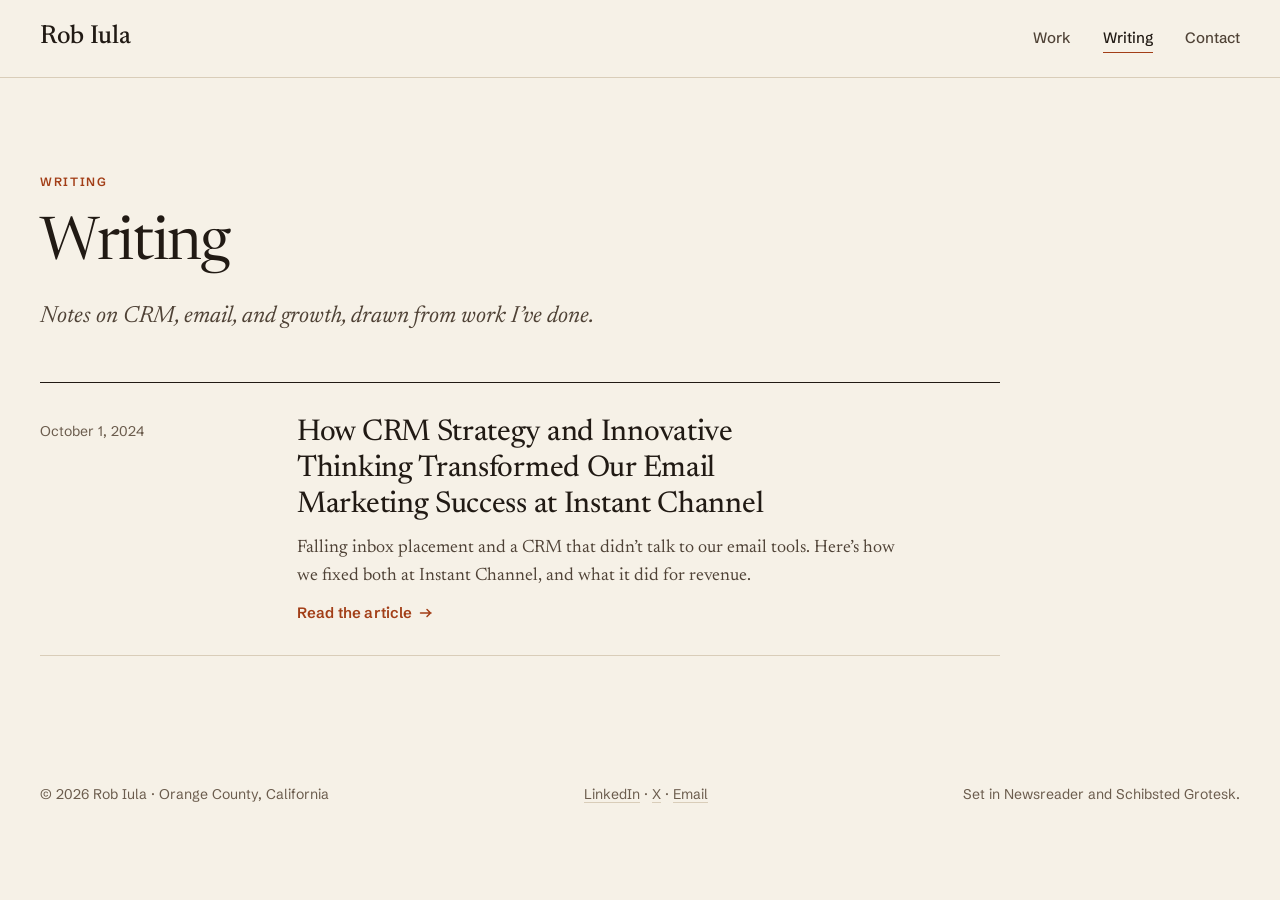
==== articles/index.html @ 707fb576 "Launch the new robiu.la Personal-brand redesign: home page, writing index, the Instant Channel artic" ====
<!doctype html>
<html lang="en">
<head>
<meta charset="utf-8">
<meta name="viewport" content="width=device-width, initial-scale=1, viewport-fit=cover">
<title>Writing · Rob Iula</title>
<meta name="description" content="Notes on CRM, email, and growth from Rob Iula.">
<link rel="canonical" href="https://robiu.la/articles">
<meta name="color-scheme" content="light dark">
<meta name="theme-color" content="#f6f1e7" media="(prefers-color-scheme: light)">
<meta name="theme-color" content="#191411" media="(prefers-color-scheme: dark)">
<link rel="icon" href="/favicon.ico" sizes="32x32">
<link rel="icon" href="/favicon.svg" type="image/svg+xml">
<link rel="apple-touch-icon" href="/apple-touch-icon.png">
<link rel="preload" href="/assets/fonts/newsreader-roman.woff2" as="font" type="font/woff2" crossorigin>
<link rel="preload" href="/assets/fonts/schibsted-grotesk.woff2" as="font" type="font/woff2" crossorigin>
<link rel="stylesheet" href="/assets/site.css">
<meta property="og:site_name" content="Rob Iula">
<meta property="og:type" content="website">
<meta property="og:title" content="Writing · Rob Iula">
<meta property="og:description" content="Notes on CRM, email, and growth from Rob Iula.">
<meta property="og:url" content="https://robiu.la/articles">
<meta property="og:image" content="https://robiu.la/assets/img/og.jpg">
<meta property="og:image:width" content="1200">
<meta property="og:image:height" content="630">
<meta property="og:image:alt" content="Rob Iula. Growth operator for mortgage and SaaS.">
<meta name="twitter:card" content="summary_large_image">
<meta name="twitter:creator" content="@deliveROBility">
<script type="application/ld+json">{"@context": "https://schema.org", "@type": "Person", "name": "Rob Iula", "url": "https://robiu.la/", "image": "https://robiu.la/assets/img/rob-iula.jpg", "jobTitle": "Head of Growth", "worksFor": {"@type": "Organization", "name": "Cindie.ai", "url": "https://cindie.ai"}, "homeLocation": {"@type": "Place", "name": "Orange County, California"}, "knowsAbout": ["Growth marketing", "Lifecycle marketing", "CRM", "Email deliverability", "Mortgage", "SaaS"], "sameAs": ["https://www.linkedin.com/in/riula", "https://x.com/deliveROBility"]}</script>
</head>
<body>
<a class="skip-link" href="#main">Skip to content</a>
<header class="masthead">
  <div class="frame masthead__inner">
    <a class="wordmark" href="/">Rob Iula</a>
    <nav class="nav" aria-label="Main">
      <a href="/#work">Work</a>
      <a href="/articles" aria-current="page">Writing</a>
      <a href="/#contact">Contact</a>
    </nav>
  </div>
</header>
<main id="main">
  <header class="article-header">
    <div class="frame">
      <div class="article-header__inner">
        <p class="kicker">Writing</p>
        <h1 class="article-title">Writing</h1>
        <p class="article-dek">Notes on CRM, email, and growth, drawn from work I&rsquo;ve done.</p>
      </div>
    </div>
  </header>
  <div class="frame" style="padding-bottom: var(--space-9)">
    <ul class="post-list">
      <li>
        <a class="post-row" href="/articles/crm-strategy-instant-channel">
          <p class="post-row__date"><time datetime="2024-10-01">October 1, 2024</time></p>
          <div class="post-row__main">
            <h2 class="post-row__title">How CRM Strategy and Innovative Thinking Transformed Our Email Marketing Success at Instant Channel</h2>
            <p class="post-row__dek">Falling inbox placement and a CRM that didn’t talk to our email tools. Here’s how we fixed both at Instant Channel, and what it did for revenue.</p>
            <span class="text-link">Read the article <svg class="icon icon--next" viewBox="0 0 16 16" aria-hidden="true" focusable="false"><path d="M2.5 8h10.5M9 4.5 12.5 8 9 11.5" fill="none" stroke="currentColor" stroke-width="1.5" stroke-linecap="round" stroke-linejoin="round"/></svg></span>
          </div>
        </a>
      </li>
    </ul>
  </div>
</main>
<footer class="footer">
  <div class="frame footer__inner">
    <p>&copy; 2026 Rob Iula &middot; Orange County, California</p>
    <p><a href="https://www.linkedin.com/in/riula" rel="me noopener">LinkedIn</a> &middot; <a href="https://x.com/deliveROBility" rel="me noopener">X</a> &middot; <a href="mailto:robert.iula@gmail.com">Email</a></p>
    <p>Set in Newsreader and Schibsted Grotesk.</p>
  </div>
</footer>
</body>
</html>
---- assets/site.css ----
/* robiu.la · generated from tokens.json, base.css and components.css */
@font-face {
  font-family: "Newsreader";
  src: url("/assets/fonts/newsreader-roman.woff2") format("woff2");
  font-weight: 200 800;
  font-style: normal;
  font-display: swap;
}
@font-face {
  font-family: "Newsreader";
  src: url("/assets/fonts/newsreader-italic.woff2") format("woff2");
  font-weight: 200 800;
  font-style: italic;
  font-display: swap;
}
@font-face {
  font-family: "Schibsted Grotesk";
  src: url("/assets/fonts/schibsted-grotesk.woff2") format("woff2");
  font-weight: 400 900;
  font-style: normal;
  font-display: swap;
}
:root {
  --paper: #f6f1e7;
  --paper-raised: #fbf8f2;
  --paper-deep: #ece3d4;
  --ink: #211a14;
  --ink-soft: #4f4236;
  --ink-muted: #6b5c4d;
  --rule: #d9cdb9;
  --rust: #a23e17;
  --rust-strong: #7e2e10;
  --rust-soft: #f1dcc8;
  --on-rust: #fff8f0;
  --inverse: #211a14;
  --on-inverse: #f2eadf;
  --on-inverse-muted: #b8a996;
  --rust-on-inverse: #ef9a6e;
  --shadow-card: 0 1px 0 #211a1414, 0 18px 40px -18px #211a1459;
  --focus-ring: 0 0 0 2px #f6f1e7, 0 0 0 4px #a23e17;
  --space-1: 4px;
  --space-2: 8px;
  --space-3: 12px;
  --space-4: 16px;
  --space-5: 24px;
  --space-6: 32px;
  --space-7: 48px;
  --space-8: 64px;
  --space-9: 96px;
  --space-10: 144px;
  --radius-none: 0;
  --radius-sm: 3px;
  --radius-full: 9999px;
  --page: 1200px;
  --measure: 680px;
  --gutter: 32px;
  --label-column: 25%;
  --font-serif: "Newsreader", Georgia, "Times New Roman", serif;
  --font-sans: "Schibsted Grotesk", ui-sans-serif, system-ui, -apple-system, "Segoe UI", sans-serif;
  color-scheme: light;
}
@media (prefers-color-scheme: dark) {
  :root:not([data-theme="light"]) {
    --paper: #191411;
    --paper-raised: #221c17;
    --paper-deep: #2a231d;
    --ink: #f2eadf;
    --ink-soft: #d2c4b3;
    --ink-muted: #ab9b88;
    --rule: #3d342b;
    --rust: #e58b5d;
    --rust-strong: #f3a983;
    --rust-soft: #3e2518;
    --on-rust: #191411;
    --inverse: #0f0c0a;
    --on-inverse-muted: #a89884;
    --rust-on-inverse: #e58b5d;
    --shadow-card: 0 18px 40px -18px #000000cc;
    --focus-ring: 0 0 0 2px #191411, 0 0 0 4px #e58b5d;
    color-scheme: dark;
  }
}
:root[data-theme="dark"] {
  --paper: #191411;
  --paper-raised: #221c17;
  --paper-deep: #2a231d;
  --ink: #f2eadf;
  --ink-soft: #d2c4b3;
  --ink-muted: #ab9b88;
  --rule: #3d342b;
  --rust: #e58b5d;
  --rust-strong: #f3a983;
  --rust-soft: #3e2518;
  --on-rust: #191411;
  --inverse: #0f0c0a;
  --on-inverse-muted: #a89884;
  --rust-on-inverse: #e58b5d;
  --shadow-card: 0 18px 40px -18px #000000cc;
  --focus-ring: 0 0 0 2px #191411, 0 0 0 4px #e58b5d;
  color-scheme: dark;
}
/* Rob Iula · base
   Layout: one 1200px page frame. Each section is a narrow label column (the kicker) beside a wide reading column. */

*, *::before, *::after { box-sizing: border-box; }
html { -webkit-text-size-adjust: 100%; text-size-adjust: 100%; scroll-behavior: smooth; }
@media (prefers-reduced-motion: reduce) { html { scroll-behavior: auto; } }
body {
  margin: 0;
  background: var(--paper);
  color: var(--ink);
  font-family: var(--font-serif);
  font-size: 19px;
  line-height: 1.65;
  font-optical-sizing: auto;
  font-kerning: normal;
  -webkit-font-smoothing: antialiased;
  -moz-osx-font-smoothing: grayscale;
}
img { max-width: 100%; height: auto; display: block; }
h1, h2, h3, h4, p, ul, ol, figure, blockquote, dl, dd { margin: 0; }
ul, ol { padding: 0; }
a { color: inherit; }
::selection { background: var(--rust-soft); color: var(--ink); }
:focus-visible { outline: 2px solid var(--rust); outline-offset: 3px; }

.frame {
  width: 100%;
  max-width: calc(var(--page) + 2 * var(--gutter));
  margin-inline: auto;
  padding-inline: var(--gutter);
}
@media (max-width: 720px) { :root { --gutter: 24px; } body { font-size: 18px; } }
@media (max-width: 400px) { :root { --gutter: 16px; } }

.skip-link {
  position: absolute;
  left: var(--gutter);
  top: -200px;
  z-index: 10;
  padding: var(--space-2) var(--space-4);
  background: var(--ink);
  color: var(--paper);
  font: 600 15px/20px var(--font-sans);
  text-decoration: none;
}
.skip-link:focus { top: var(--space-4); }

.visually-hidden {
  position: absolute !important;
  width: 1px; height: 1px;
  overflow: hidden;
  clip: rect(0 0 0 0);
  clip-path: inset(50%);
  white-space: nowrap;
}
/* Rob Iula · components
   Shared by robiu.la and the design system previews. Every color, space and radius comes from a token. */

/* ---------- Kicker: the uppercase section label ---------- */
.kicker {
  font: 600 12px/16px var(--font-sans);
  letter-spacing: 0.14em;
  text-transform: uppercase;
  color: var(--rust);
}

/* ---------- Masthead ---------- */
.masthead { border-bottom: 1px solid var(--rule); }
.masthead__inner {
  display: flex;
  flex-wrap: wrap;
  align-items: baseline;
  justify-content: space-between;
  gap: var(--space-3) var(--space-5);
  padding-block: var(--space-5);
}
.wordmark {
  font-family: var(--font-serif);
  font-size: 26px;
  line-height: 1;
  font-weight: 500;
  letter-spacing: -0.012em;
  color: var(--ink);
  text-decoration: none;
}
.nav { display: flex; gap: var(--space-6); font: 500 15px/20px var(--font-sans); }
.nav a {
  color: var(--ink-soft);
  text-decoration: none;
  padding-block: var(--space-1);
  border-bottom: 1px solid transparent;
  transition: color 0.15s ease, border-color 0.15s ease;
}
.nav a:hover { color: var(--ink); border-bottom-color: var(--ink-muted); }
.nav a[aria-current="page"] { color: var(--ink); border-bottom-color: var(--rust); }
@media (max-width: 480px) {
  .wordmark { font-size: 22px; }
  .nav { gap: var(--space-4); font-size: 14px; }
}

/* ---------- Buttons and links ---------- */
.btn {
  display: inline-flex;
  align-items: center;
  gap: var(--space-2);
  min-height: 44px;
  padding: 0 var(--space-5);
  border: 1px solid var(--ink);
  border-radius: var(--radius-sm);
  background: transparent;
  color: var(--ink);
  font: 600 15px/20px var(--font-sans);
  letter-spacing: 0.01em;
  text-decoration: none;
  cursor: pointer;
  transition: background-color 0.15s ease, color 0.15s ease, border-color 0.15s ease;
}
.btn:hover { background: var(--ink); color: var(--paper); }
.btn--primary { background: var(--rust); border-color: var(--rust); color: var(--on-rust); }
.btn--primary:hover { background: var(--rust-strong); border-color: var(--rust-strong); color: var(--on-rust); }
.btn:focus-visible { outline: none; box-shadow: var(--focus-ring); }

.text-link {
  display: inline-flex;
  align-items: center;
  gap: 6px;
  font: 600 15px/20px var(--font-sans);
  letter-spacing: 0.01em;
  color: var(--rust);
  text-decoration: none;
}
.text-link:hover { color: var(--rust-strong); }
.icon { width: 16px; height: 16px; flex: none; }
.text-link .icon, .btn .icon { transition: transform 0.15s ease; }
.text-link:hover .icon--next, .btn:hover .icon--next { transform: translateX(3px); }
.text-link:hover .icon--out, .btn:hover .icon--out { transform: translate(2px, -2px); }

.prose a, .lede a, .hero__lede a {
  color: inherit;
  text-decoration-line: underline;
  text-decoration-color: var(--rust);
  text-decoration-thickness: 1px;
  text-underline-offset: 0.18em;
  transition: color 0.15s ease;
}
.prose a:hover, .lede a:hover, .hero__lede a:hover { color: var(--rust-strong); }

/* ---------- Hero ---------- */
.hero { padding-block: var(--space-9) var(--space-8); }
.hero__grid {
  display: grid;
  grid-template-columns: minmax(0, 7fr) minmax(0, 4fr);
  gap: var(--space-7) var(--space-8);
  align-items: end;
}
.hero__text { min-width: 0; display: flex; flex-direction: column; gap: var(--space-6); }
.hero__title {
  font-family: var(--font-serif);
  font-weight: 360;
  font-size: clamp(44px, 5.2vw + 20px, 88px);
  line-height: 0.98;
  letter-spacing: -0.025em;
  text-wrap: balance;
}
.hero__title em { font-style: italic; font-weight: 340; }
.hero__lede {
  font-size: clamp(20px, 0.5vw + 17px, 23px);
  line-height: 1.5;
  color: var(--ink-soft);
  max-width: 33em;
}
.hero__actions { display: flex; flex-wrap: wrap; align-items: center; gap: var(--space-4) var(--space-6); }

.portrait { min-width: 0; display: flex; flex-direction: column; gap: var(--space-3); }
.portrait img {
  width: 100%;
  aspect-ratio: 4 / 5;
  object-fit: cover;
  background: var(--paper-deep);
  filter: grayscale(1) sepia(0.14) contrast(1.04);
}
.portrait figcaption { font-style: italic; font-size: 15px; line-height: 1.45; color: var(--ink-muted); }
@media (max-width: 900px) {
  .hero { padding-block: var(--space-8) var(--space-7); }
  .hero__grid { grid-template-columns: 1fr; }
  .portrait { max-width: 340px; }
}

/* ---------- Facts strip ---------- */
.facts { background: var(--paper-deep); }
.facts__list {
  list-style: none;
  display: grid;
  grid-template-columns: repeat(3, minmax(0, 1fr));
  gap: var(--space-5) var(--space-7);
  padding-block: var(--space-7);
}
.fact { display: flex; flex-direction: column; gap: var(--space-2); min-width: 0; }
.fact__figure {
  font-family: var(--font-serif);
  font-weight: 340;
  font-size: clamp(44px, 2.4vw + 26px, 60px);
  line-height: 1;
  letter-spacing: -0.03em;
  font-variant-numeric: lining-nums tabular-nums;
}
.fact__label { font: 400 14px/20px var(--font-sans); color: var(--ink-muted); max-width: 26ch; }
@media (max-width: 720px) {
  .facts__list { grid-template-columns: max-content minmax(0, 1fr); align-items: baseline; gap: var(--space-5) var(--space-5); padding-block: var(--space-6); }
  .fact { display: contents; }
  .fact__figure { font-size: 44px; }
}

/* ---------- Sections ---------- */
.section { padding-block: var(--space-9); }
.section + .section { border-top: 1px solid var(--rule); }
.section__grid {
  display: grid;
  grid-template-columns: minmax(0, var(--label-column)) minmax(0, 1fr);
  gap: var(--space-4) var(--space-7);
}
.section__label { min-width: 0; padding-top: 12px; }
.section__label .kicker { position: sticky; top: var(--space-6); }
.section__body { min-width: 0; display: flex; flex-direction: column; gap: var(--space-6); }
.headline {
  font-family: var(--font-serif);
  font-weight: 380;
  font-size: clamp(32px, 2.2vw + 20px, 48px);
  line-height: 1.08;
  letter-spacing: -0.018em;
  text-wrap: balance;
  max-width: 18em;
}
.lede { font-size: clamp(20px, 0.5vw + 17px, 23px); line-height: 1.5; color: var(--ink-soft); max-width: var(--measure); }
.prose { max-width: var(--measure); }
.prose > * + * { margin-top: 1em; }
@media (max-width: 900px) {
  .section { padding-block: var(--space-8); }
  .section__grid { grid-template-columns: 1fr; }
  .section__label { padding-top: 0; }
  .section__label .kicker { position: static; }
}

/* ---------- Status: the current-role line ---------- */
.status { display: inline-flex; align-items: center; gap: var(--space-2); font: 400 14px/20px var(--font-sans); color: var(--ink-muted); }
.status::before { content: ""; width: 8px; height: 8px; border-radius: var(--radius-full); background: var(--rust); flex: none; }

/* ---------- Focus list: what I do ---------- */
.focus-list { list-style: none; display: grid; grid-template-columns: repeat(2, minmax(0, 1fr)); column-gap: var(--space-7); }
.focus-item { display: flex; flex-direction: column; gap: var(--space-1); padding-block: var(--space-5); border-top: 1px solid var(--rule); min-width: 0; }
.focus-item__title { font-family: var(--font-serif); font-size: 24px; line-height: 1.25; font-weight: 450; letter-spacing: -0.01em; }
.focus-item__text { font-size: 18px; line-height: 1.55; color: var(--ink-soft); }
@media (max-width: 640px) { .focus-list { grid-template-columns: 1fr; } }

/* ---------- Track record ---------- */
.record { list-style: none; border-top: 1px solid var(--ink); }
.record-row {
  display: grid;
  grid-template-columns: minmax(0, 2fr) minmax(0, 3fr);
  gap: var(--space-3) var(--space-7);
  padding-block: var(--space-6);
  border-bottom: 1px solid var(--rule);
}
.record-row__name { font-family: var(--font-serif); font-size: 28px; line-height: 1.2; font-weight: 450; letter-spacing: -0.01em; }
.record-row__role { margin-top: var(--space-1); font: 400 14px/20px var(--font-sans); color: var(--ink-muted); }
.record-row__text { min-width: 0; color: var(--ink-soft); }
@media (max-width: 720px) { .record-row { grid-template-columns: 1fr; } }

/* ---------- Pull quote ---------- */
.pullquote {
  font-family: var(--font-serif);
  font-style: italic;
  font-weight: 380;
  font-size: clamp(36px, 3.2vw + 18px, 58px);
  line-height: 1.08;
  letter-spacing: -0.02em;
  text-wrap: balance;
}
.pullquote__mark { color: var(--rust); }

/* ---------- Article card ---------- */
.article-card {
  display: flex;
  flex-direction: column;
  gap: var(--space-4);
  max-width: 820px;
  padding: var(--space-6);
  background: var(--paper-raised);
  border: 1px solid var(--rule);
  color: inherit;
  text-decoration: none;
  transition: border-color 0.15s ease;
}
.article-card:hover { border-color: var(--ink-muted); }
.article-card:focus-visible { outline-offset: 4px; }
.meta-line { display: flex; flex-wrap: wrap; gap: var(--space-1) var(--space-2); font: 400 14px/20px var(--font-sans); color: var(--ink-muted); }
.meta-line > * + *::before { content: "·"; margin-right: var(--space-2); }
.article-card__title { font-family: var(--font-serif); font-size: clamp(24px, 1vw + 19px, 32px); line-height: 1.18; font-weight: 450; letter-spacing: -0.012em; text-wrap: balance; }
.article-card__dek { font-size: 18px; line-height: 1.55; color: var(--ink-soft); max-width: 60ch; }
.article-card .text-link { margin-top: var(--space-1); }
.article-card:hover .text-link { color: var(--rust-strong); }
.article-card:hover .icon--next { transform: translateX(3px); }
@media (max-width: 480px) { .article-card { padding: var(--space-5); } }

/* ---------- Contact block (inverted) ---------- */
.contact { background: var(--inverse); color: var(--on-inverse); padding-block: var(--space-9); }
.contact .kicker { color: var(--rust-on-inverse); }
.contact :focus-visible { outline-color: var(--rust-on-inverse); }
.contact__grid { display: grid; grid-template-columns: minmax(0, 5fr) minmax(0, 6fr); gap: var(--space-7) var(--space-8); align-items: center; }
.contact__text { min-width: 0; display: flex; flex-direction: column; gap: var(--space-5); }
.contact__title {
  font-family: var(--font-serif);
  font-weight: 360;
  font-size: clamp(44px, 3.6vw + 22px, 76px);
  line-height: 1;
  letter-spacing: -0.025em;
  text-wrap: balance;
}
.contact__lede { font-size: 20px; line-height: 1.55; max-width: 30em; }
.contact__social { display: flex; flex-wrap: wrap; gap: var(--space-3) var(--space-6); }
.contact__social .text-link { color: var(--rust-on-inverse); }
.contact__social .text-link:hover { color: var(--on-inverse); }
@media (max-width: 900px) {
  .contact { padding-block: var(--space-8); }
  .contact__grid { grid-template-columns: 1fr; }
}

/* ---------- Email card ---------- */
.email-card { min-width: 0; background: var(--paper-raised); color: var(--ink); box-shadow: var(--shadow-card); font-family: var(--font-sans); }
.email-card__bar {
  display: flex;
  justify-content: space-between;
  gap: var(--space-4);
  padding: var(--space-3) var(--space-5);
  border-bottom: 1px solid var(--rule);
  font: 600 13px/18px var(--font-sans);
  color: var(--ink-muted);
}
.email-card__fields { margin: 0; }
.email-field {
  display: grid;
  grid-template-columns: 5em minmax(0, 1fr);
  gap: var(--space-4);
  align-items: baseline;
  padding: var(--space-3) var(--space-5);
  border-bottom: 1px solid var(--rule);
  font-size: 15px;
  line-height: 22px;
}
.email-field dt { color: var(--ink-muted); }
.email-field dd { min-width: 0; overflow-wrap: anywhere; }
.email-field__address { font-weight: 600; user-select: all; -webkit-user-select: all; }
.email-card__body { padding: var(--space-5); min-height: 104px; font-family: var(--font-serif); font-style: italic; font-size: 18px; line-height: 1.5; color: var(--ink-muted); }
.email-card__actions { display: flex; flex-wrap: wrap; align-items: center; gap: var(--space-3); padding: 0 var(--space-5) var(--space-5); }
.email-card__note { font: 400 14px/20px var(--font-sans); color: var(--ink-muted); }
@media (max-width: 480px) {
  .email-field { grid-template-columns: 1fr; gap: 0; }
}

/* ---------- Footer ---------- */
.footer { padding-block: var(--space-6); font: 400 14px/20px var(--font-sans); color: var(--ink-muted); }
.footer__inner { display: flex; flex-wrap: wrap; justify-content: space-between; gap: var(--space-2) var(--space-6); }
.footer a { color: inherit; text-decoration-color: var(--rule); text-underline-offset: 0.2em; }
.footer a:hover { color: var(--ink); }

/* ---------- Article page ---------- */
.article-header { padding-block: var(--space-9) var(--space-7); }
.article-header__inner { max-width: 880px; display: flex; flex-direction: column; gap: var(--space-5); }
.article-title {
  font-family: var(--font-serif);
  font-weight: 380;
  font-size: clamp(36px, 2.8vw + 24px, 60px);
  line-height: 1.04;
  letter-spacing: -0.022em;
  text-wrap: balance;
}
.article-dek { font-style: italic; font-size: clamp(20px, 0.5vw + 17px, 24px); line-height: 1.45; color: var(--ink-soft); max-width: 38em; }
.article-grid {
  display: grid;
  grid-template-columns: minmax(0, var(--label-column)) minmax(0, 1fr);
  gap: var(--space-5) var(--space-7);
}
.article-aside { min-width: 0; }
.byline {
  position: sticky;
  top: var(--space-6);
  display: flex;
  flex-direction: column;
  align-items: flex-start;
  gap: var(--space-3);
  padding-top: var(--space-5);
  border-top: 1px solid var(--rule);
  font: 400 14px/20px var(--font-sans);
  color: var(--ink-muted);
}
.byline img { width: 48px; height: 60px; object-fit: cover; filter: grayscale(1) sepia(0.14) contrast(1.04); }
.byline strong { display: block; color: var(--ink); font-weight: 600; }
.article-main { min-width: 0; padding-top: var(--space-5); border-top: 1px solid var(--rule); }
@media (max-width: 900px) {
  .article-grid { grid-template-columns: 1fr; row-gap: 0; }
  .byline { position: static; flex-direction: row; align-items: center; gap: var(--space-4); padding-block: var(--space-4); }
  .article-main { border-top: 0; padding-top: var(--space-4); }
}
.article-body { max-width: var(--measure); padding-bottom: var(--space-8); }
.article-body > * + * { margin-top: 1.1em; }
.article-body h2 {
  margin-top: 2em;
  font-size: clamp(24px, 0.8vw + 19px, 30px);
  line-height: 1.2;
  font-weight: 450;
  letter-spacing: -0.01em;
  text-wrap: balance;
}
.article-body h2 + p { margin-top: 0.6em; }
.article-body ul { list-style: none; display: grid; gap: 0.7em; }
.article-body li { position: relative; padding-left: 1.4em; }
.article-body li::before { content: ""; position: absolute; left: 0.2em; top: 0.7em; width: 6px; height: 6px; background: var(--rust); }
.article-body strong { font-weight: 600; }
.dropcap::first-letter {
  float: left;
  font-size: 4.15em;
  line-height: 0.8;
  font-weight: 400;
  padding: 0.08em 0.1em 0 0;
  color: var(--rust);
}
.author-box {
  max-width: var(--measure);
  display: grid;
  grid-template-columns: 72px minmax(0, 1fr);
  gap: var(--space-5);
  padding-block: var(--space-6) var(--space-9);
  border-top: 1px solid var(--ink);
}
.author-box img { width: 72px; height: 90px; object-fit: cover; filter: grayscale(1) sepia(0.14) contrast(1.04); }
.author-box__text { display: flex; flex-direction: column; gap: var(--space-3); font-size: 18px; line-height: 1.55; color: var(--ink-soft); }
.author-box__name { font: 600 15px/20px var(--font-sans); color: var(--ink); }
.author-box__links { display: flex; flex-wrap: wrap; gap: var(--space-2) var(--space-5); }

/* ---------- Writing index ---------- */
.post-list { list-style: none; max-width: 960px; border-top: 1px solid var(--ink); }
.post-row {
  display: grid;
  grid-template-columns: 11em minmax(0, 1fr);
  gap: var(--space-2) var(--space-7);
  padding-block: var(--space-6);
  border-bottom: 1px solid var(--rule);
  color: inherit;
  text-decoration: none;
}
.post-row__date { padding-top: 6px; font: 400 14px/20px var(--font-sans); color: var(--ink-muted); }
.post-row__main { min-width: 0; display: flex; flex-direction: column; gap: var(--space-3); }
.post-row__title { font-family: var(--font-serif); font-size: clamp(24px, 1vw + 19px, 30px); line-height: 1.2; font-weight: 450; letter-spacing: -0.01em; text-wrap: balance; transition: color 0.15s ease; }
.post-row__dek { font-size: 18px; line-height: 1.55; color: var(--ink-soft); max-width: 60ch; }
.post-row:hover .post-row__title { color: var(--rust-strong); }
@media (max-width: 640px) { .post-row { grid-template-columns: 1fr; } .post-row__date { padding-top: 0; } }

@media (prefers-reduced-motion: reduce) {
  *, *::before, *::after { transition: none !important; }
}
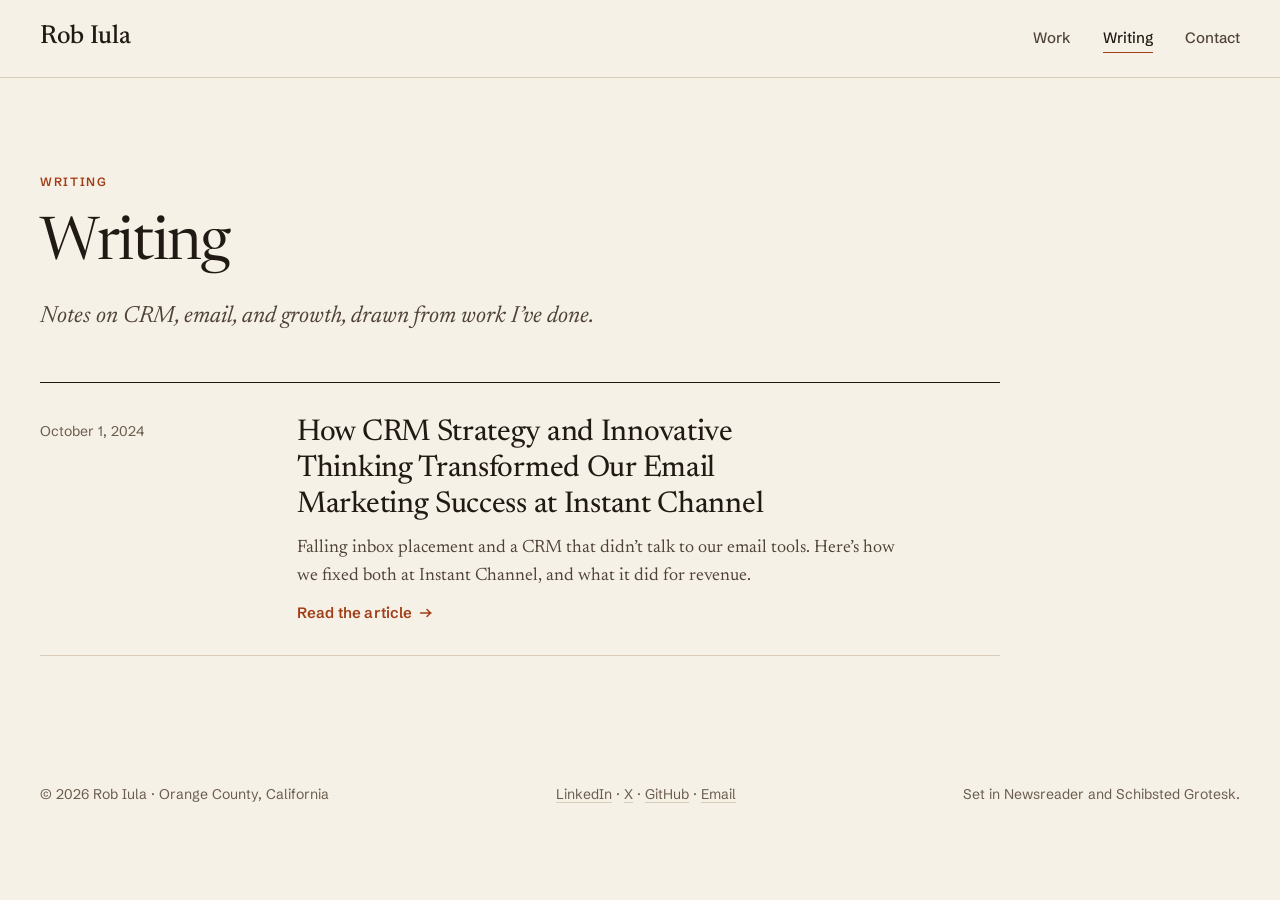
==== commit 817edf80: "Add structured data, llms.txt and IndexNow key for search and AI engines Person, WebSite, ProfilePag" ====
--- a/articles/index.html
+++ b/articles/index.html
@@ -5,7 +5,7 @@
 <meta name="viewport" content="width=device-width, initial-scale=1, viewport-fit=cover">
 <title>Writing · Rob Iula</title>
 <meta name="description" content="Notes on CRM, email, and growth from Rob Iula.">
-<link rel="canonical" href="https://robiu.la/articles">
+<link rel="canonical" href="https://robiu.la/articles/">
 <meta name="color-scheme" content="light dark">
 <meta name="theme-color" content="#f6f1e7" media="(prefers-color-scheme: light)">
 <meta name="theme-color" content="#191411" media="(prefers-color-scheme: dark)">
@@ -19,14 +19,94 @@
 <meta property="og:type" content="website">
 <meta property="og:title" content="Writing · Rob Iula">
 <meta property="og:description" content="Notes on CRM, email, and growth from Rob Iula.">
-<meta property="og:url" content="https://robiu.la/articles">
+<meta property="og:url" content="https://robiu.la/articles/">
 <meta property="og:image" content="https://robiu.la/assets/img/og.jpg">
 <meta property="og:image:width" content="1200">
 <meta property="og:image:height" content="630">
 <meta property="og:image:alt" content="Rob Iula. Growth operator for mortgage and SaaS.">
 <meta name="twitter:card" content="summary_large_image">
 <meta name="twitter:creator" content="@deliveROBility">
-<script type="application/ld+json">{"@context": "https://schema.org", "@type": "Person", "name": "Rob Iula", "url": "https://robiu.la/", "image": "https://robiu.la/assets/img/rob-iula.jpg", "jobTitle": "Head of Growth", "worksFor": {"@type": "Organization", "name": "Cindie.ai", "url": "https://cindie.ai"}, "homeLocation": {"@type": "Place", "name": "Orange County, California"}, "knowsAbout": ["Growth marketing", "Lifecycle marketing", "CRM", "Email deliverability", "Mortgage", "SaaS"], "sameAs": ["https://www.linkedin.com/in/riula", "https://x.com/deliveROBility"]}</script>
+<script type="application/ld+json">{
+ "@context": "https://schema.org",
+ "@graph": [
+  {
+   "@type": "WebSite",
+   "@id": "https://robiu.la/#website",
+   "url": "https://robiu.la/",
+   "name": "Rob Iula",
+   "inLanguage": "en-US",
+   "publisher": {
+    "@id": "https://robiu.la/#person"
+   }
+  },
+  {
+   "@type": "Person",
+   "@id": "https://robiu.la/#person",
+   "name": "Rob Iula",
+   "givenName": "Rob",
+   "familyName": "Iula",
+   "alternateName": "Robert Iula",
+   "url": "https://robiu.la/",
+   "image": {
+    "@type": "ImageObject",
+    "url": "https://robiu.la/assets/img/rob-iula.jpg",
+    "width": 720,
+    "height": 900
+   },
+   "description": "Rob Iula is Head of Growth at Cindie.ai. He has spent 15+ years building the campaigns, data, and CRM playbooks that get lenders and loan officers producing.",
+   "jobTitle": "Head of Growth",
+   "worksFor": {
+    "@type": "Organization",
+    "name": "Cindie.ai",
+    "url": "https://cindie.ai"
+   },
+   "homeLocation": {
+    "@type": "Place",
+    "name": "Orange County, California"
+   },
+   "knowsAbout": [
+    "Growth marketing",
+    "Demand generation",
+    "Account-based marketing",
+    "Lifecycle marketing",
+    "Lead reactivation",
+    "Email marketing",
+    "Email deliverability",
+    "CRM strategy",
+    "Marketing operations",
+    "Marketing attribution",
+    "Mortgage technology",
+    "SaaS"
+   ],
+   "sameAs": [
+    "https://www.linkedin.com/in/riula",
+    "https://github.com/skizzell",
+    "https://x.com/deliveROBility"
+   ]
+  },
+  {
+   "@type": "CollectionPage",
+   "@id": "https://robiu.la/articles/#webpage",
+   "url": "https://robiu.la/articles/",
+   "name": "Writing by Rob Iula",
+   "inLanguage": "en-US",
+   "isPartOf": {
+    "@id": "https://robiu.la/#website"
+   },
+   "about": {
+    "@id": "https://robiu.la/#person"
+   },
+   "hasPart": [
+    {
+     "@type": "BlogPosting",
+     "@id": "https://robiu.la/articles/crm-strategy-instant-channel#article",
+     "headline": "How CRM Strategy and Innovative Thinking Transformed Our Email Marketing Success at Instant Channel",
+     "url": "https://robiu.la/articles/crm-strategy-instant-channel"
+    }
+   ]
+  }
+ ]
+}</script>
 </head>
 <body>
 <a class="skip-link" href="#main">Skip to content</a>
@@ -35,7 +115,7 @@
     <a class="wordmark" href="/">Rob Iula</a>
     <nav class="nav" aria-label="Main">
       <a href="/#work">Work</a>
-      <a href="/articles" aria-current="page">Writing</a>
+      <a href="/articles/" aria-current="page">Writing</a>
       <a href="/#contact">Contact</a>
     </nav>
   </div>
@@ -68,7 +148,7 @@
 <footer class="footer">
   <div class="frame footer__inner">
     <p>&copy; 2026 Rob Iula &middot; Orange County, California</p>
-    <p><a href="https://www.linkedin.com/in/riula" rel="me noopener">LinkedIn</a> &middot; <a href="https://x.com/deliveROBility" rel="me noopener">X</a> &middot; <a href="mailto:robert.iula@gmail.com">Email</a></p>
+    <p><a href="https://www.linkedin.com/in/riula" rel="me noopener">LinkedIn</a> &middot; <a href="https://x.com/deliveROBility" rel="me noopener">X</a> &middot; <a href="https://github.com/skizzell" rel="me noopener">GitHub</a> &middot; <a href="mailto:robert.iula@gmail.com">Email</a></p>
     <p>Set in Newsreader and Schibsted Grotesk.</p>
   </div>
 </footer>
--- a/assets/site.css
+++ b/assets/site.css
@@ -278,7 +278,6 @@
   aspect-ratio: 4 / 5;
   object-fit: cover;
   background: var(--paper-deep);
-  filter: grayscale(1) sepia(0.14) contrast(1.04);
 }
 .portrait figcaption { font-style: italic; font-size: 15px; line-height: 1.45; color: var(--ink-muted); }
 @media (max-width: 900px) {
@@ -494,7 +493,7 @@
   font: 400 14px/20px var(--font-sans);
   color: var(--ink-muted);
 }
-.byline img { width: 48px; height: 60px; object-fit: cover; filter: grayscale(1) sepia(0.14) contrast(1.04); }
+.byline img { width: 48px; height: 60px; object-fit: cover; }
 .byline strong { display: block; color: var(--ink); font-weight: 600; }
 .article-main { min-width: 0; padding-top: var(--space-5); border-top: 1px solid var(--rule); }
 @media (max-width: 900px) {
@@ -533,7 +532,7 @@
   padding-block: var(--space-6) var(--space-9);
   border-top: 1px solid var(--ink);
 }
-.author-box img { width: 72px; height: 90px; object-fit: cover; filter: grayscale(1) sepia(0.14) contrast(1.04); }
+.author-box img { width: 72px; height: 90px; object-fit: cover; }
 .author-box__text { display: flex; flex-direction: column; gap: var(--space-3); font-size: 18px; line-height: 1.55; color: var(--ink-soft); }
 .author-box__name { font: 600 15px/20px var(--font-sans); color: var(--ink); }
 .author-box__links { display: flex; flex-wrap: wrap; gap: var(--space-2) var(--space-5); }
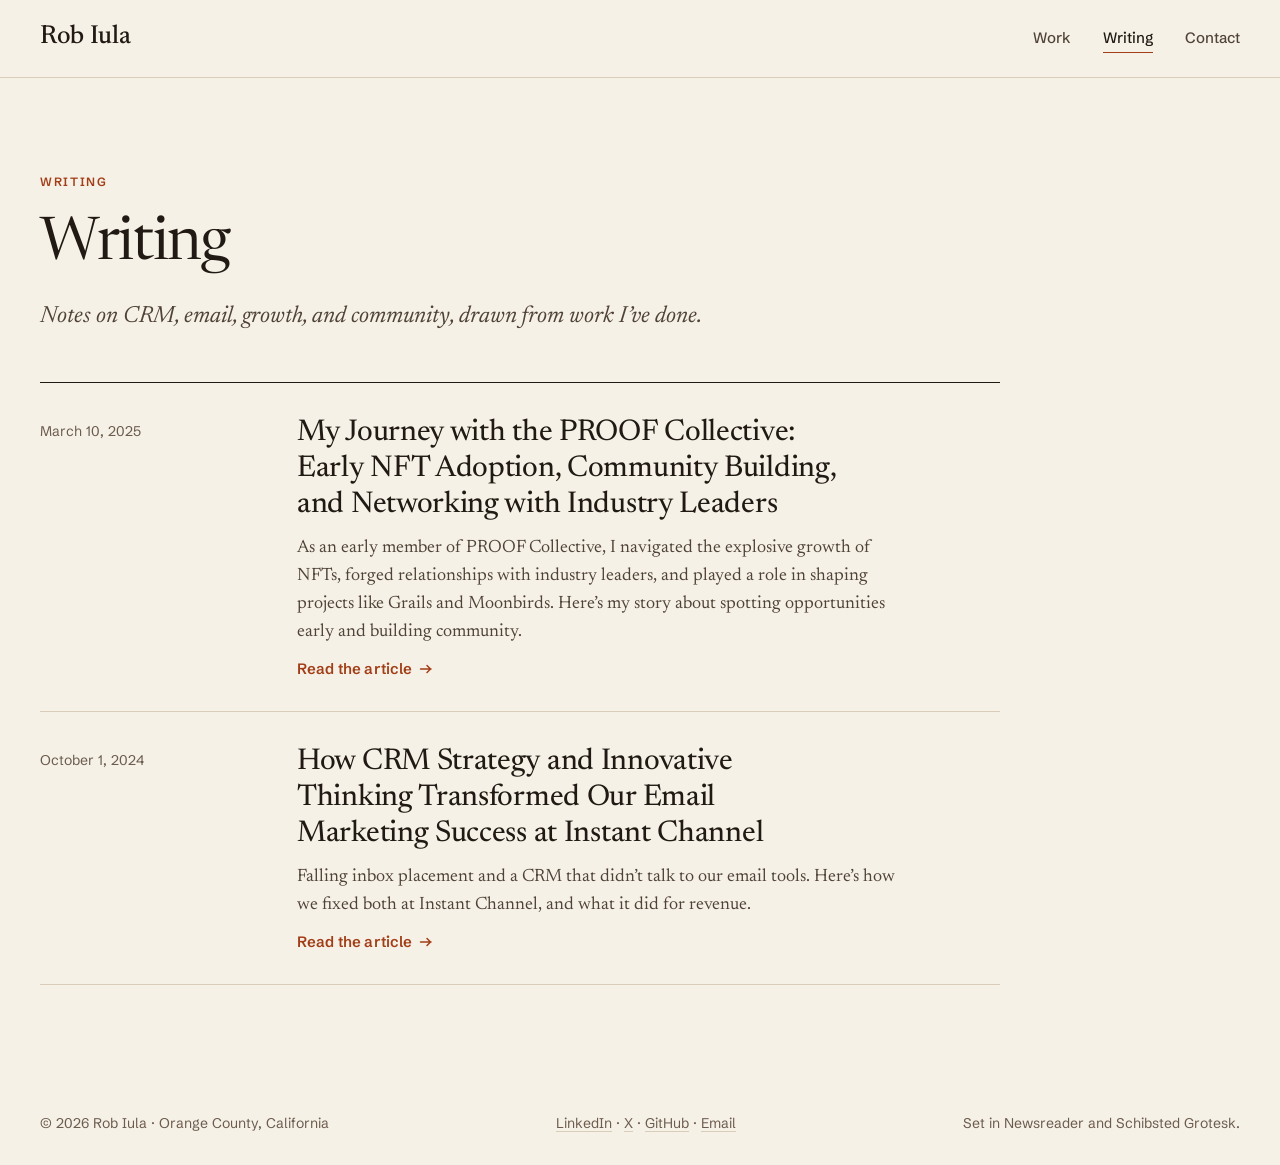
==== commit fbedd887: "Bring back the PROOF Collective article Restores the March 2025 post from the old Squarespace site a" ====
--- a/articles/index.html
+++ b/articles/index.html
@@ -4,7 +4,7 @@
 <meta charset="utf-8">
 <meta name="viewport" content="width=device-width, initial-scale=1, viewport-fit=cover">
 <title>Writing · Rob Iula</title>
-<meta name="description" content="Notes on CRM, email, and growth from Rob Iula.">
+<meta name="description" content="Notes on CRM, email, growth, and community from Rob Iula.">
 <link rel="canonical" href="https://robiu.la/articles/">
 <meta name="color-scheme" content="light dark">
 <meta name="theme-color" content="#f6f1e7" media="(prefers-color-scheme: light)">
@@ -18,7 +18,7 @@
 <meta property="og:site_name" content="Rob Iula">
 <meta property="og:type" content="website">
 <meta property="og:title" content="Writing · Rob Iula">
-<meta property="og:description" content="Notes on CRM, email, and growth from Rob Iula.">
+<meta property="og:description" content="Notes on CRM, email, growth, and community from Rob Iula.">
 <meta property="og:url" content="https://robiu.la/articles/">
 <meta property="og:image" content="https://robiu.la/assets/img/og.jpg">
 <meta property="og:image:width" content="1200">
@@ -57,8 +57,16 @@
    "jobTitle": "Head of Growth",
    "worksFor": {
     "@type": "Organization",
-    "name": "Cindie.ai",
-    "url": "https://cindie.ai"
+    "name": "Cindie",
+    "alternateName": [
+     "Cindie.ai",
+     "CindieAI"
+    ],
+    "url": "https://cindie.ai",
+    "sameAs": [
+     "https://www.linkedin.com/company/cindieai",
+     "https://www.crunchbase.com/organization/cindie-3ab2"
+    ]
    },
    "homeLocation": {
     "@type": "Place",
@@ -81,7 +89,8 @@
    "sameAs": [
     "https://www.linkedin.com/in/riula",
     "https://github.com/skizzell",
-    "https://x.com/deliveROBility"
+    "https://x.com/deliveROBility",
+    "https://www.crunchbase.com/person/rob-iula"
    ]
   },
   {
@@ -97,6 +106,12 @@
     "@id": "https://robiu.la/#person"
    },
    "hasPart": [
+    {
+     "@type": "BlogPosting",
+     "@id": "https://robiu.la/articles/proof-collective#article",
+     "headline": "My Journey with the PROOF Collective: Early NFT Adoption, Community Building, and Networking with Industry Leaders",
+     "url": "https://robiu.la/articles/proof-collective"
+    },
     {
      "@type": "BlogPosting",
      "@id": "https://robiu.la/articles/crm-strategy-instant-channel#article",
@@ -126,12 +141,22 @@
       <div class="article-header__inner">
         <p class="kicker">Writing</p>
         <h1 class="article-title">Writing</h1>
-        <p class="article-dek">Notes on CRM, email, and growth, drawn from work I&rsquo;ve done.</p>
+        <p class="article-dek">Notes on CRM, email, growth, and community, drawn from work I&rsquo;ve done.</p>
       </div>
     </div>
   </header>
   <div class="frame" style="padding-bottom: var(--space-9)">
     <ul class="post-list">
+      <li>
+        <a class="post-row" href="/articles/proof-collective">
+          <p class="post-row__date"><time datetime="2025-03-10">March 10, 2025</time></p>
+          <div class="post-row__main">
+            <h2 class="post-row__title">My Journey with the PROOF Collective: Early NFT Adoption, Community Building, and Networking with Industry Leaders</h2>
+            <p class="post-row__dek">As an early member of PROOF Collective, I navigated the explosive growth of NFTs, forged relationships with industry leaders, and played a role in shaping projects like Grails and Moonbirds. Here’s my story about spotting opportunities early and building community.</p>
+            <span class="text-link">Read the article <svg class="icon icon--next" viewBox="0 0 16 16" aria-hidden="true" focusable="false"><path d="M2.5 8h10.5M9 4.5 12.5 8 9 11.5" fill="none" stroke="currentColor" stroke-width="1.5" stroke-linecap="round" stroke-linejoin="round"/></svg></span>
+          </div>
+        </a>
+      </li>
       <li>
         <a class="post-row" href="/articles/crm-strategy-instant-channel">
           <p class="post-row__date"><time datetime="2024-10-01">October 1, 2024</time></p>
--- a/assets/site.css
+++ b/assets/site.css
@@ -236,7 +236,7 @@
 .text-link:hover .icon--next, .btn:hover .icon--next { transform: translateX(3px); }
 .text-link:hover .icon--out, .btn:hover .icon--out { transform: translate(2px, -2px); }
 
-.prose a, .lede a, .hero__lede a {
+.prose a, .lede a, .hero__lede a, .article-body a {
   color: inherit;
   text-decoration-line: underline;
   text-decoration-color: var(--rust);
@@ -244,7 +244,7 @@
   text-underline-offset: 0.18em;
   transition: color 0.15s ease;
 }
-.prose a:hover, .lede a:hover, .hero__lede a:hover { color: var(--rust-strong); }
+.prose a:hover, .lede a:hover, .hero__lede a:hover, .article-body a:hover { color: var(--rust-strong); }
 
 /* ---------- Hero ---------- */
 .hero { padding-block: var(--space-9) var(--space-8); }
@@ -401,6 +401,7 @@
 .article-card:hover .text-link { color: var(--rust-strong); }
 .article-card:hover .icon--next { transform: translateX(3px); }
 @media (max-width: 480px) { .article-card { padding: var(--space-5); } }
+.article-cards { display: flex; flex-direction: column; gap: var(--space-5); }
 
 /* ---------- Contact block (inverted) ---------- */
 .contact { background: var(--inverse); color: var(--on-inverse); padding-block: var(--space-9); }
@@ -516,6 +517,12 @@
 .article-body li { position: relative; padding-left: 1.4em; }
 .article-body li::before { content: ""; position: absolute; left: 0.2em; top: 0.7em; width: 6px; height: 6px; background: var(--rust); }
 .article-body strong { font-weight: 600; }
+.article-body > .article-figure { margin-block: 2em; }
+.article-figure img { display: block; width: 100%; height: auto; background: var(--paper-deep); }
+.article-figure--narrow img { max-width: 360px; }
+.article-figure--pixel img { image-rendering: pixelated; }
+.article-figure figcaption { margin-top: var(--space-3); font-style: italic; font-size: 15px; line-height: 1.45; color: var(--ink-muted); }
+.article-figure figcaption a { text-decoration-color: var(--rule); }
 .dropcap::first-letter {
   float: left;
   font-size: 4.15em;
